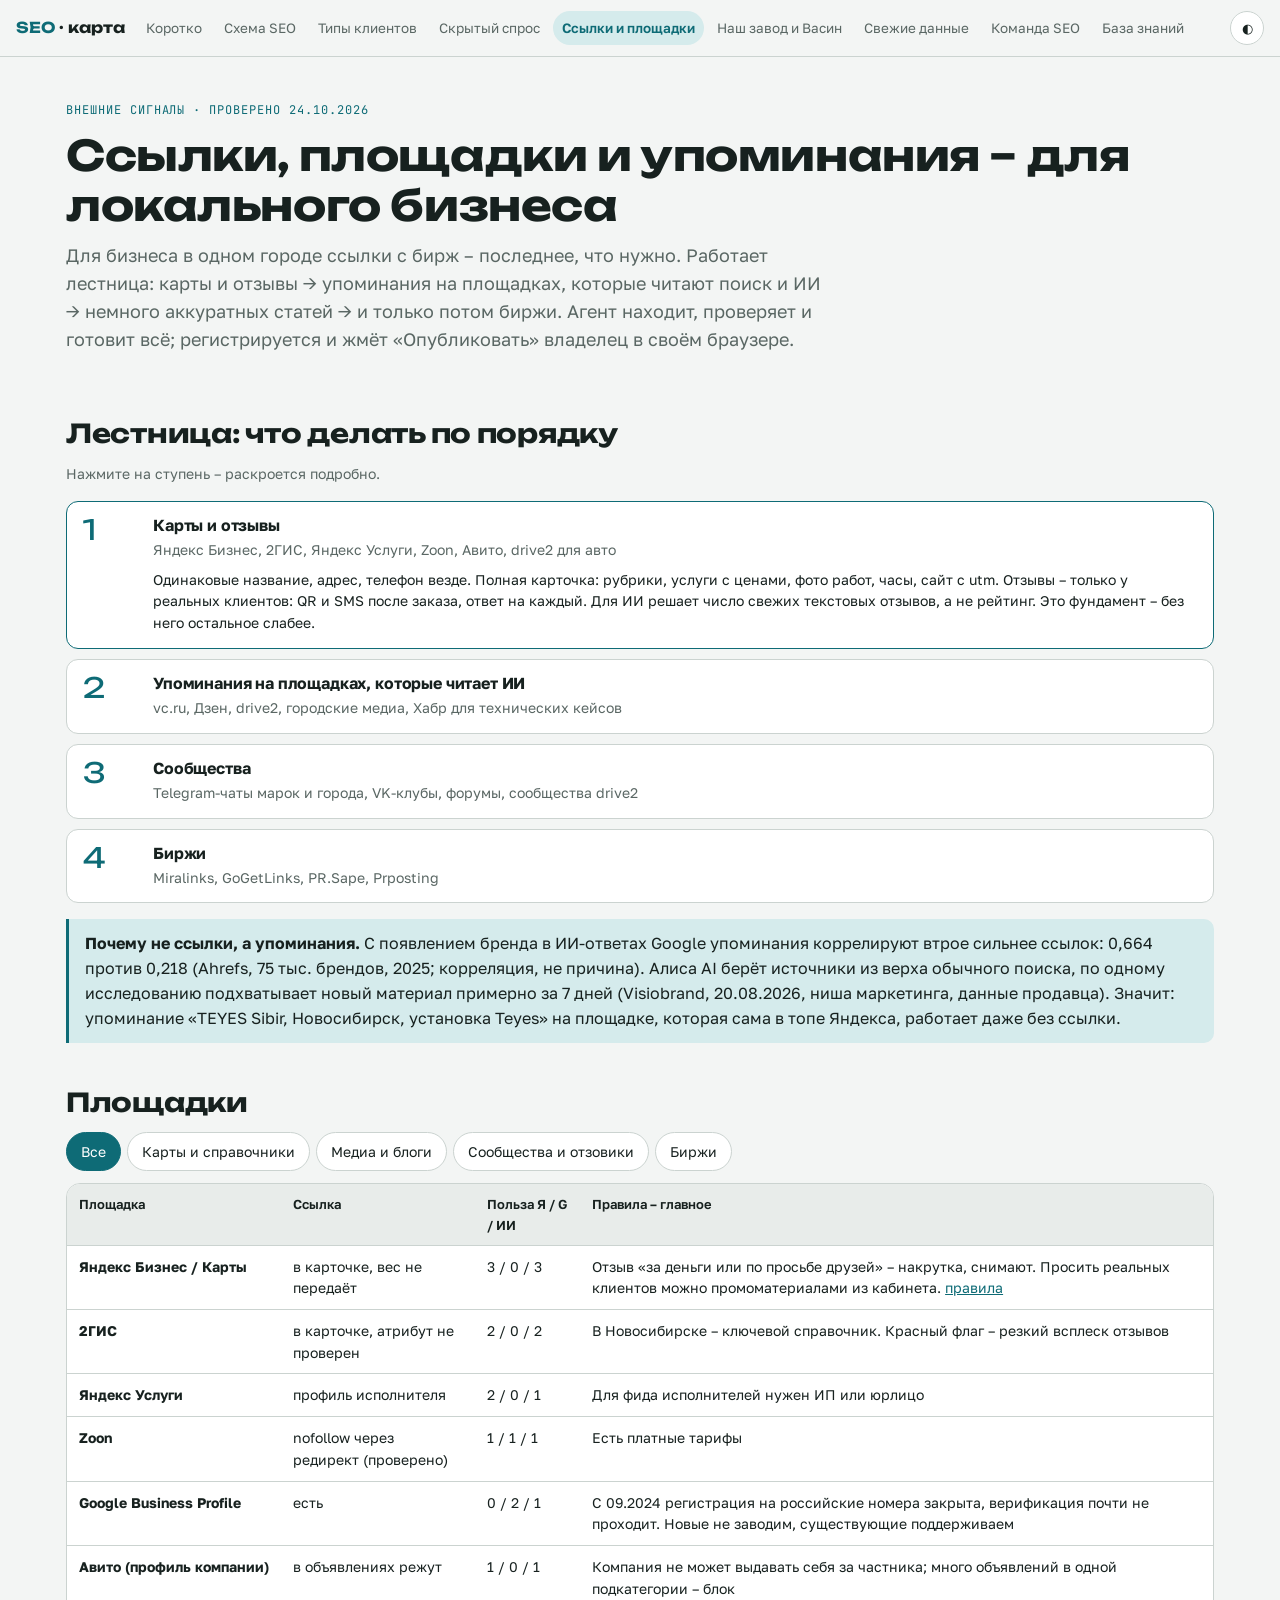
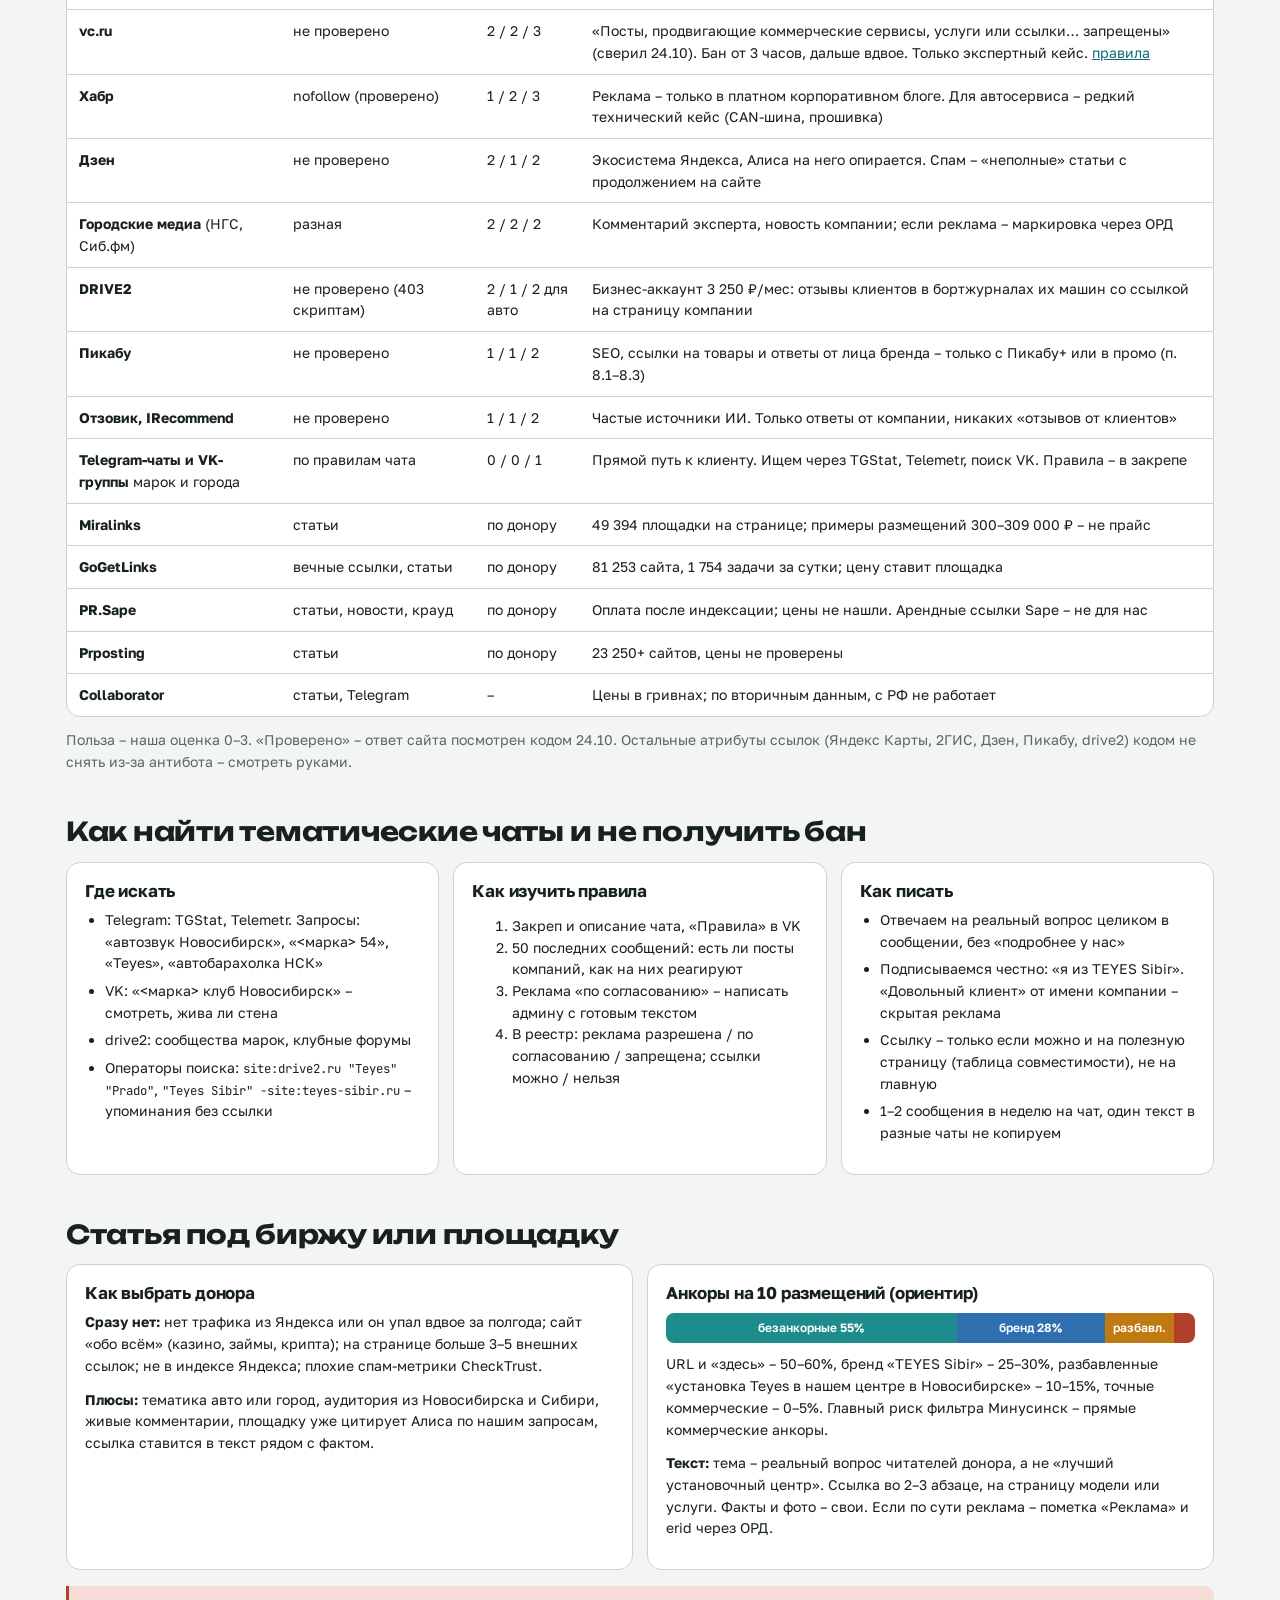
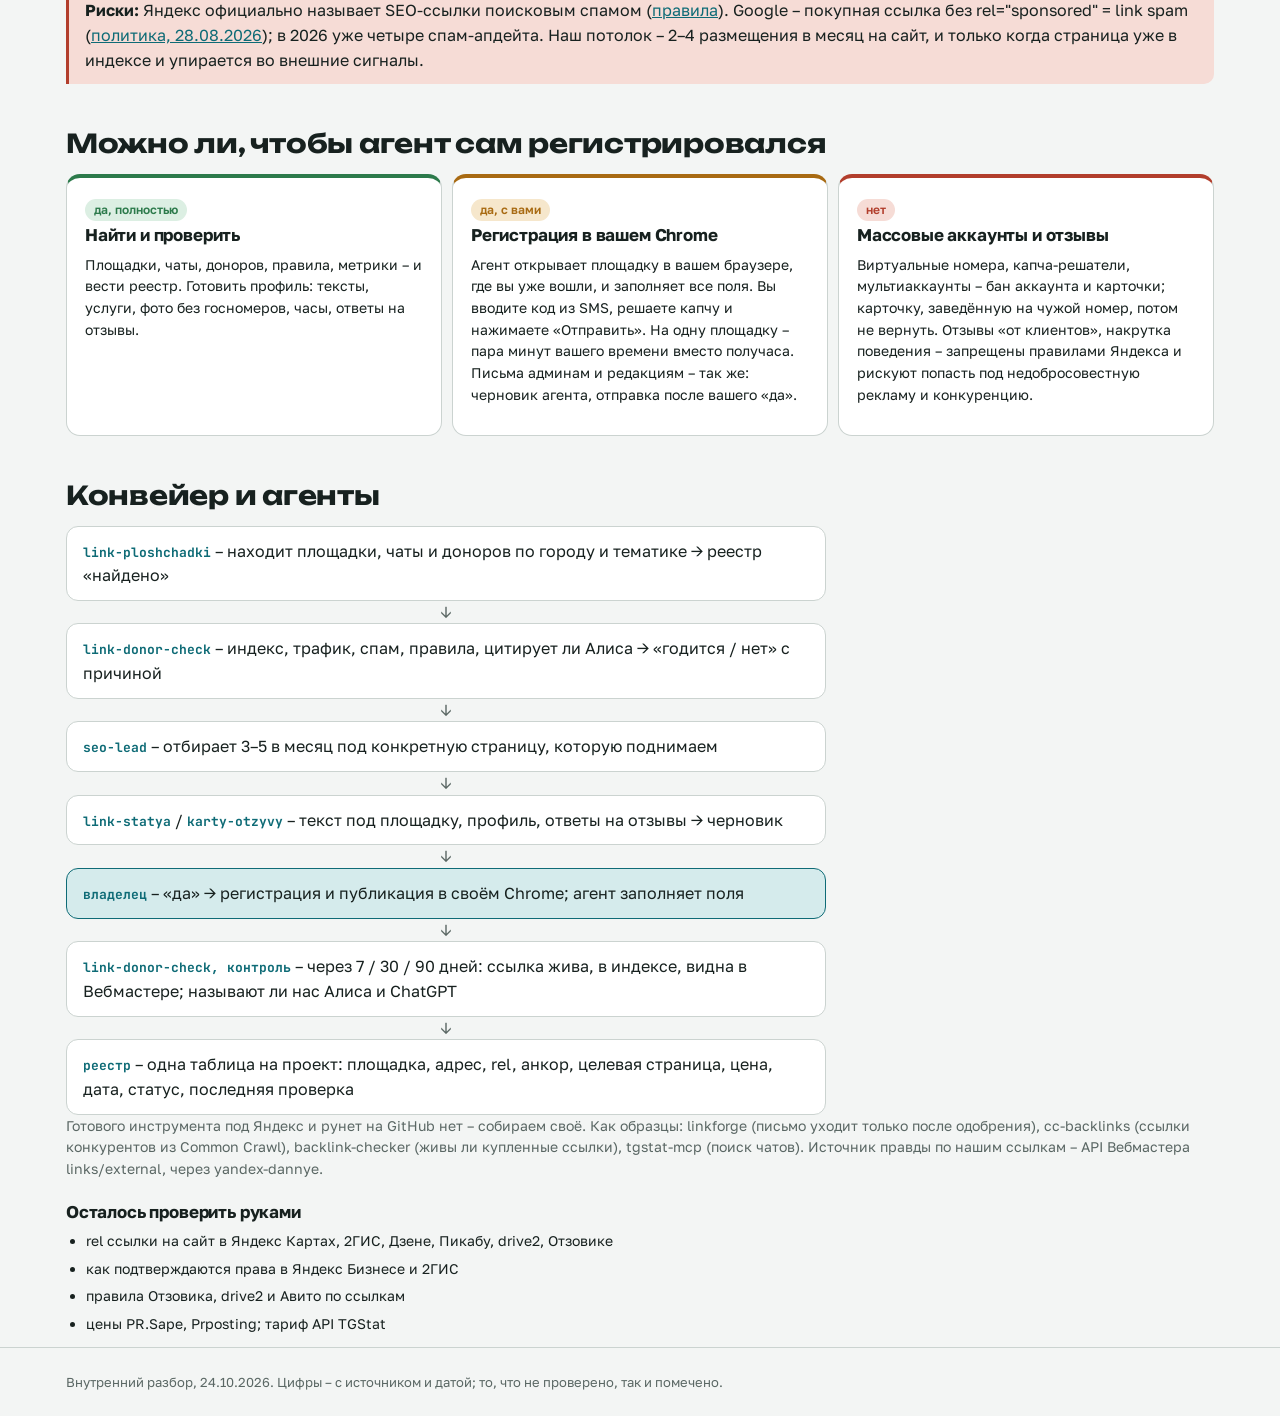
==== linkbilding/index.html @ b5c26759 "SEO-карта: интерактивная схема, типы клиентов, скрытый спрос, ссылки, заводы, свежие данные, команда" ====
<!doctype html>
<html lang="ru" data-root="../" data-page="linkbilding/">
<head>
<meta charset="utf-8">
<meta name="viewport" content="width=device-width,initial-scale=1">
<meta name="robots" content="noindex,nofollow">
<title>Ссылки и площадки</title>
<link rel="stylesheet" href="../assets/style.css">
<style>
.ladder{display:grid;gap:10px;margin:16px 0}
.step{display:grid;grid-template-columns:56px 1fr;gap:14px;background:var(--surface);border:1px solid var(--line);border-radius:12px;padding:14px 16px;cursor:pointer}
.step .lv{font-family:var(--f-display);font-size:28px;color:var(--accent);line-height:1}
.step h3{margin:0 0 4px;font-size:16px}
.step .more{display:none;font-size:14px;margin-top:8px}
.step.open{border-color:var(--accent)} .step.open .more{display:block}
.fl{display:flex;flex-wrap:wrap;gap:6px;margin:10px 0}
tr[hidden]{display:none}
.can{display:grid;gap:10px;grid-template-columns:repeat(auto-fit,minmax(260px,1fr))}
.can .card{border-top:4px solid var(--line)}
.can .ok{border-top-color:var(--ok)} .can .part{border-top-color:var(--part)} .can .bad{border-top-color:var(--bad)}
.pipe{display:flex;flex-direction:column;gap:0;max-width:760px}
.pipe .p{background:var(--surface);border:1px solid var(--line);border-radius:12px;padding:12px 16px}
.pipe .p.own{background:var(--accent-soft);border-color:var(--accent)}
.pipe .p b{font-family:var(--f-mono);font-size:13px;color:var(--accent)}
.pipe .a{text-align:center;color:var(--muted);line-height:1.4}
.anc{display:flex;height:30px;border-radius:8px;overflow:hidden;margin:10px 0;font-size:12px;font-weight:600;color:#fff}
.anc div{display:flex;align-items:center;justify-content:center;white-space:nowrap;overflow:hidden}
</style>
</head>
<body>
<main class="wrap">
<header class="hero">
  <div class="kicker">Внешние сигналы · проверено 24.10.2026</div>
  <h1>Ссылки, площадки и упоминания – для локального бизнеса</h1>
  <p class="lead">Для бизнеса в одном городе ссылки с бирж – последнее, что нужно. Работает лестница: карты и отзывы → упоминания на площадках, которые читают поиск и ИИ → немного аккуратных статей → и только потом биржи. Агент находит, проверяет и готовит всё; регистрируется и жмёт «Опубликовать» владелец в своём браузере.</p>
</header>

<h2>Лестница: что делать по порядку</h2>
<p class="muted small">Нажмите на ступень – раскроется подробно.</p>
<div class="ladder" id="ladder"></div>

<div class="note"><b>Почему не ссылки, а упоминания.</b> С появлением бренда в ИИ-ответах Google упоминания коррелируют втрое сильнее ссылок: 0,664 против 0,218 (Ahrefs, 75 тыс. брендов, 2025; корреляция, не причина). Алиса AI берёт источники из верха обычного поиска, по одному исследованию подхватывает новый материал примерно за 7 дней (Visiobrand, 20.08.2026, ниша маркетинга, данные продавца). Значит: упоминание «TEYES Sibir, Новосибирск, установка Teyes» на площадке, которая сама в топе Яндекса, работает даже без ссылки.</div>

<h2>Площадки</h2>
<div class="fl" id="pf">
  <button class="chip" aria-pressed="true" data-f="all">Все</button>
  <button class="chip" aria-pressed="false" data-f="map">Карты и справочники</button>
  <button class="chip" aria-pressed="false" data-f="media">Медиа и блоги</button>
  <button class="chip" aria-pressed="false" data-f="ugc">Сообщества и отзовики</button>
  <button class="chip" aria-pressed="false" data-f="ex">Биржи</button>
</div>
<div class="tbl"><table id="pt">
<tr><th>Площадка</th><th>Ссылка</th><th>Польза Я / G / ИИ</th><th>Правила – главное</th></tr>
<tr data-f="map"><td><b>Яндекс Бизнес / Карты</b></td><td>в карточке, вес не передаёт</td><td>3 / 0 / 3</td><td>Отзыв «за деньги или по просьбе друзей» – накрутка, снимают. Просить реальных клиентов можно промоматериалами из кабинета. <a href="https://yandex.ru/support/reviews/ru/rules" target="_blank" rel="noopener">правила</a></td></tr>
<tr data-f="map"><td><b>2ГИС</b></td><td>в карточке, атрибут не проверен</td><td>2 / 0 / 2</td><td>В Новосибирске – ключевой справочник. Красный флаг – резкий всплеск отзывов</td></tr>
<tr data-f="map"><td><b>Яндекс Услуги</b></td><td>профиль исполнителя</td><td>2 / 0 / 1</td><td>Для фида исполнителей нужен ИП или юрлицо</td></tr>
<tr data-f="map"><td><b>Zoon</b></td><td>nofollow через редирект (проверено)</td><td>1 / 1 / 1</td><td>Есть платные тарифы</td></tr>
<tr data-f="map"><td><b>Google Business Profile</b></td><td>есть</td><td>0 / 2 / 1</td><td>С 09.2024 регистрация на российские номера закрыта, верификация почти не проходит. Новые не заводим, существующие поддерживаем</td></tr>
<tr data-f="map"><td><b>Авито (профиль компании)</b></td><td>в объявлениях режут</td><td>1 / 0 / 1</td><td>Компания не может выдавать себя за частника; много объявлений в одной подкатегории – блок</td></tr>
<tr data-f="media"><td><b>vc.ru</b></td><td>не проверено</td><td>2 / 2 / 3</td><td>«Посты, продвигающие коммерческие сервисы, услуги или ссылки… запрещены» (сверил 24.10). Бан от 3 часов, дальше вдвое. Только экспертный кейс. <a href="https://vc.ru/rules" target="_blank" rel="noopener">правила</a></td></tr>
<tr data-f="media"><td><b>Хабр</b></td><td>nofollow (проверено)</td><td>1 / 2 / 3</td><td>Реклама – только в платном корпоративном блоге. Для автосервиса – редкий технический кейс (CAN-шина, прошивка)</td></tr>
<tr data-f="media"><td><b>Дзен</b></td><td>не проверено</td><td>2 / 1 / 2</td><td>Экосистема Яндекса, Алиса на него опирается. Спам – «неполные» статьи с продолжением на сайте</td></tr>
<tr data-f="media"><td><b>Городские медиа</b> (НГС, Сиб.фм)</td><td>разная</td><td>2 / 2 / 2</td><td>Комментарий эксперта, новость компании; если реклама – маркировка через ОРД</td></tr>
<tr data-f="ugc"><td><b>DRIVE2</b></td><td>не проверено (403 скриптам)</td><td>2 / 1 / 2 для авто</td><td>Бизнес-аккаунт 3 250 ₽/мес: отзывы клиентов в бортжурналах их машин со ссылкой на страницу компании</td></tr>
<tr data-f="ugc"><td><b>Пикабу</b></td><td>не проверено</td><td>1 / 1 / 2</td><td>SEO, ссылки на товары и ответы от лица бренда – только с Пикабу+ или в промо (п. 8.1–8.3)</td></tr>
<tr data-f="ugc"><td><b>Отзовик, IRecommend</b></td><td>не проверено</td><td>1 / 1 / 2</td><td>Частые источники ИИ. Только ответы от компании, никаких «отзывов от клиентов»</td></tr>
<tr data-f="ugc"><td><b>Telegram-чаты и VK-группы</b> марок и города</td><td>по правилам чата</td><td>0 / 0 / 1</td><td>Прямой путь к клиенту. Ищем через TGStat, Telemetr, поиск VK. Правила – в закрепе</td></tr>
<tr data-f="ex"><td><b>Miralinks</b></td><td>статьи</td><td>по донору</td><td>49 394 площадки на странице; примеры размещений 300–309 000 ₽ – не прайс</td></tr>
<tr data-f="ex"><td><b>GoGetLinks</b></td><td>вечные ссылки, статьи</td><td>по донору</td><td>81 253 сайта, 1 754 задачи за сутки; цену ставит площадка</td></tr>
<tr data-f="ex"><td><b>PR.Sape</b></td><td>статьи, новости, крауд</td><td>по донору</td><td>Оплата после индексации; цены не нашли. Арендные ссылки Sape – не для нас</td></tr>
<tr data-f="ex"><td><b>Prposting</b></td><td>статьи</td><td>по донору</td><td>23 250+ сайтов, цены не проверены</td></tr>
<tr data-f="ex"><td><b>Collaborator</b></td><td>статьи, Telegram</td><td>–</td><td>Цены в гривнах; по вторичным данным, с РФ не работает</td></tr>
</table></div>
<p class="small muted">Польза – наша оценка 0–3. «Проверено» – ответ сайта посмотрен кодом 24.10. Остальные атрибуты ссылок (Яндекс Карты, 2ГИС, Дзен, Пикабу, drive2) кодом не снять из-за антибота – смотреть руками.</p>

<h2>Как найти тематические чаты и не получить бан</h2>
<div class="grid g3">
  <div class="card"><h3>Где искать</h3><ul class="clean small">
    <li>Telegram: TGStat, Telemetr. Запросы: «автозвук Новосибирск», «&lt;марка&gt; 54», «Teyes», «автобарахолка НСК»</li>
    <li>VK: «&lt;марка&gt; клуб Новосибирск» – смотреть, жива ли стена</li>
    <li>drive2: сообщества марок, клубные форумы</li>
    <li>Операторы поиска: <code>site:drive2.ru "Teyes" "Prado"</code>, <code>"Teyes Sibir" -site:teyes-sibir.ru</code> – упоминания без ссылки</li>
  </ul></div>
  <div class="card"><h3>Как изучить правила</h3><ol class="clean small">
    <li>Закреп и описание чата, «Правила» в VK</li>
    <li>50 последних сообщений: есть ли посты компаний, как на них реагируют</li>
    <li>Реклама «по согласованию» – написать админу с готовым текстом</li>
    <li>В реестр: реклама разрешена / по согласованию / запрещена; ссылки можно / нельзя</li>
  </ol></div>
  <div class="card"><h3>Как писать</h3><ul class="clean small">
    <li>Отвечаем на реальный вопрос целиком в сообщении, без «подробнее у нас»</li>
    <li>Подписываемся честно: «я из TEYES Sibir». «Довольный клиент» от имени компании – скрытая реклама</li>
    <li>Ссылку – только если можно и на полезную страницу (таблица совместимости), не на главную</li>
    <li>1–2 сообщения в неделю на чат, один текст в разные чаты не копируем</li>
  </ul></div>
</div>

<h2>Статья под биржу или площадку</h2>
<div class="grid g2">
  <div class="card"><h3>Как выбрать донора</h3><p class="small"><b>Сразу нет:</b> нет трафика из Яндекса или он упал вдвое за полгода; сайт «обо всём» (казино, займы, крипта); на странице больше 3–5 внешних ссылок; не в индексе Яндекса; плохие спам-метрики CheckTrust.</p><p class="small"><b>Плюсы:</b> тематика авто или город, аудитория из Новосибирска и Сибири, живые комментарии, площадку уже цитирует Алиса по нашим запросам, ссылка ставится в текст рядом с фактом.</p></div>
  <div class="card"><h3>Анкоры на 10 размещений (ориентир)</h3>
    <div class="anc"><div style="width:55%;background:var(--l-geo)">безанкорные 55%</div><div style="width:28%;background:var(--l-seo)">бренд 28%</div><div style="width:13%;background:var(--l-loc)">разбавл.</div><div style="width:4%;background:var(--l-conv)"></div></div>
    <p class="small">URL и «здесь» – 50–60%, бренд «TEYES Sibir» – 25–30%, разбавленные «установка Teyes в нашем центре в Новосибирске» – 10–15%, точные коммерческие – 0–5%. Главный риск фильтра Минусинск – прямые коммерческие анкоры.</p>
    <p class="small"><b>Текст:</b> тема – реальный вопрос читателей донора, а не «лучший установочный центр». Ссылка во 2–3 абзаце, на страницу модели или услуги. Факты и фото – свои. Если по сути реклама – пометка «Реклама» и erid через ОРД.</p></div>
</div>
<div class="note bad"><b>Риски:</b> Яндекс официально называет SEO-ссылки поисковым спамом (<a href="https://yandex.ru/company/rules/optimization" target="_blank" rel="noopener">правила</a>). Google – покупная ссылка без rel="sponsored" = link spam (<a href="https://developers.google.com/search/docs/essentials/spam-policies" target="_blank" rel="noopener">политика, 28.08.2026</a>); в 2026 уже четыре спам-апдейта. Наш потолок – 2–4 размещения в месяц на сайт, и только когда страница уже в индексе и упирается во внешние сигналы.</div>

<h2>Можно ли, чтобы агент сам регистрировался</h2>
<div class="can">
  <div class="card ok"><span class="tag ok">да, полностью</span><h3>Найти и проверить</h3><p class="small">Площадки, чаты, доноров, правила, метрики – и вести реестр. Готовить профиль: тексты, услуги, фото без госномеров, часы, ответы на отзывы.</p></div>
  <div class="card part"><span class="tag part">да, с вами</span><h3>Регистрация в вашем Chrome</h3><p class="small">Агент открывает площадку в вашем браузере, где вы уже вошли, и заполняет все поля. Вы вводите код из SMS, решаете капчу и нажимаете «Отправить». На одну площадку – пара минут вашего времени вместо получаса. Письма админам и редакциям – так же: черновик агента, отправка после вашего «да».</p></div>
  <div class="card bad"><span class="tag bad">нет</span><h3>Массовые аккаунты и отзывы</h3><p class="small">Виртуальные номера, капча-решатели, мультиаккаунты – бан аккаунта и карточки; карточку, заведённую на чужой номер, потом не вернуть. Отзывы «от клиентов», накрутка поведения – запрещены правилами Яндекса и рискуют попасть под недобросовестную рекламу и конкуренцию.</p></div>
</div>

<h2>Конвейер и агенты</h2>
<div class="pipe">
  <div class="p"><b>link-ploshchadki</b> – находит площадки, чаты и доноров по городу и тематике → реестр «найдено»</div><div class="a">↓</div>
  <div class="p"><b>link-donor-check</b> – индекс, трафик, спам, правила, цитирует ли Алиса → «годится / нет» с причиной</div><div class="a">↓</div>
  <div class="p"><b>seo-lead</b> – отбирает 3–5 в месяц под конкретную страницу, которую поднимаем</div><div class="a">↓</div>
  <div class="p"><b>link-statya</b> / <b>karty-otzyvy</b> – текст под площадку, профиль, ответы на отзывы → черновик</div><div class="a">↓</div>
  <div class="p own"><b>владелец</b> – «да» → регистрация и публикация в своём Chrome; агент заполняет поля</div><div class="a">↓</div>
  <div class="p"><b>link-donor-check, контроль</b> – через 7 / 30 / 90 дней: ссылка жива, в индексе, видна в Вебмастере; называют ли нас Алиса и ChatGPT</div><div class="a">↓</div>
  <div class="p"><b>реестр</b> – одна таблица на проект: площадка, адрес, rel, анкор, целевая страница, цена, дата, статус, последняя проверка</div>
</div>
<p class="small muted">Готового инструмента под Яндекс и рунет на GitHub нет – собираем своё. Как образцы: linkforge (письмо уходит только после одобрения), cc-backlinks (ссылки конкурентов из Common Crawl), backlink-checker (живы ли купленные ссылки), tgstat-mcp (поиск чатов). Источник правды по нашим ссылкам – API Вебмастера links/external, через yandex-dannye.</p>

<h3>Осталось проверить руками</h3>
<ul class="clean small"><li>rel ссылки на сайт в Яндекс Картах, 2ГИС, Дзене, Пикабу, drive2, Отзовике</li><li>как подтверждаются права в Яндекс Бизнесе и 2ГИС</li><li>правила Отзовика, drive2 и Авито по ссылкам</li><li>цены PR.Sape, Prposting; тариф API TGStat</li></ul>
</main>

<script>
const L=[
 ["Карты и отзывы","Яндекс Бизнес, 2ГИС, Яндекс Услуги, Zoon, Авито, drive2 для авто","Одинаковые название, адрес, телефон везде. Полная карточка: рубрики, услуги с ценами, фото работ, часы, сайт с utm. Отзывы – только у реальных клиентов: QR и SMS после заказа, ответ на каждый. Для ИИ решает число свежих текстовых отзывов, а не рейтинг. Это фундамент – без него остальное слабее."],
 ["Упоминания на площадках, которые читает ИИ","vc.ru, Дзен, drive2, городские медиа, Хабр для технических кейсов","1–2 экспертных материала в месяц: реальный кейс, разбор проблемы, сравнение. С упоминанием бренда и города; ссылка – как разрешают правила. Площадки, которые сами в топе Яндекса, – источник для Алисы."],
 ["Сообщества","Telegram-чаты марок и города, VK-клубы, форумы, сообщества drive2","Ответы на реальные вопросы от имени компании, по правилам чата. Даёт и прямых клиентов, и упоминания."],
 ["Биржи","Miralinks, GoGetLinks, PR.Sape, Prposting","Только когда первые три ступени сделаны, страница-цель в индексе и упирается во внешние сигналы. 2–4 размещения в месяц, донор – через проверку, анкоры – по плану."],
];
const ld=document.getElementById("ladder");
L.forEach(([h,w,m],i)=>{const d=document.createElement("div");d.className="step"+(i===0?" open":"");
 d.innerHTML=`<div class="lv">${i+1}</div><div><h3>${h}</h3><div class="small muted">${w}</div><div class="more">${m}</div></div>`;
 d.onclick=()=>d.classList.toggle("open");ld.appendChild(d);});
document.getElementById("pf").addEventListener("click",e=>{const c=e.target.closest(".chip");if(!c)return;
 document.querySelectorAll("#pf .chip").forEach(x=>x.setAttribute("aria-pressed",x===c));
 document.querySelectorAll("#pt tr[data-f]").forEach(r=>r.hidden=!(c.dataset.f==="all"||r.dataset.f===c.dataset.f));});
</script>
<script src="../assets/site.js"></script>
</body>
</html>
---- assets/style.css ----
@import url("https://fonts.googleapis.com/css2?family=Golos+Text:wght@400;500;600;700&family=Unbounded:wght@500;700&family=JetBrains+Mono:wght@400;600&display=swap");

:root{
  --bg:#F3F5F4; --surface:#FFFFFF; --sunk:#E8ECEA; --line:#CBD3D0;
  --fg:#17211F; --muted:#5A6764; --accent:#0E6B76; --accent-soft:#D5EBEC;
  --ok:#2C7A4B; --ok-bg:#DCEFE3; --part:#A86A12; --part-bg:#F6E7CC;
  --bad:#B23E2C; --bad-bg:#F6DCD6;
  --l-seo:#2F6FB0; --l-aeo:#7B4BB8; --l-geo:#1E8C8C; --l-loc:#C07A12; --l-conv:#B23E2C; --l-ext:#5D6B78;
  --f-display:"Unbounded","Golos Text",system-ui,sans-serif;
  --f-body:"Golos Text",system-ui,-apple-system,"Segoe UI",sans-serif;
  --f-mono:"JetBrains Mono",ui-monospace,"SF Mono",Menlo,monospace;
  --r:14px; --max:1180px; color-scheme:light;
}
@media (prefers-color-scheme: dark){:root:not([data-theme="light"]){
  --bg:#101615; --surface:#172020; --sunk:#1E2928; --line:#2F3D3B;
  --fg:#E2E8E6; --muted:#97A5A2; --accent:#5BB8C3; --accent-soft:#183739;
  --ok:#6CC28E; --ok-bg:#183326; --part:#E0A64A; --part-bg:#3A2C14; --bad:#EE826F; --bad-bg:#3D1F1A;
  --l-seo:#6FA8E8; --l-aeo:#B592EA; --l-geo:#5CC8C8; --l-loc:#EBB25A; --l-conv:#EE826F; --l-ext:#9AA8B5; color-scheme:dark}}
:root[data-theme="dark"]{
  --bg:#101615; --surface:#172020; --sunk:#1E2928; --line:#2F3D3B;
  --fg:#E2E8E6; --muted:#97A5A2; --accent:#5BB8C3; --accent-soft:#183739;
  --ok:#6CC28E; --ok-bg:#183326; --part:#E0A64A; --part-bg:#3A2C14; --bad:#EE826F; --bad-bg:#3D1F1A;
  --l-seo:#6FA8E8; --l-aeo:#B592EA; --l-geo:#5CC8C8; --l-loc:#EBB25A; --l-conv:#EE826F; --l-ext:#9AA8B5; color-scheme:dark}

*{box-sizing:border-box}
html{-webkit-text-size-adjust:100%}
body{margin:0;background:var(--bg);color:var(--fg);font:16px/1.55 var(--f-body);overflow-x:hidden}
a{color:var(--accent)}
h1,h2,h3{font-family:var(--f-display);font-weight:700;line-height:1.2;letter-spacing:-.01em}
h1{font-size:clamp(26px,4.5vw,42px);margin:0 0 12px}
h2{font-size:clamp(20px,3vw,26px);margin:44px 0 14px}
h3{font-size:17px;margin:22px 0 8px;font-family:var(--f-body)}
p{margin:0 0 12px}
code,.mono{font-family:var(--f-mono);font-size:.88em}
.wrap{max-width:var(--max);margin:0 auto;padding:0 16px}
.lead{font-size:18px;color:var(--muted);max-width:760px}
.muted{color:var(--muted)}
.small{font-size:14px}

/* навигация */
.top{position:sticky;top:0;z-index:20;background:color-mix(in srgb,var(--bg) 88%,transparent);backdrop-filter:blur(10px);border-bottom:1px solid var(--line)}
.top .wrap{display:flex;align-items:center;gap:12px;min-height:56px;max-width:1440px}
.brand{font-family:var(--f-display);font-weight:700;font-size:15px;color:var(--fg);text-decoration:none;white-space:nowrap}
.brand b{color:var(--accent)}
.nav{display:flex;gap:4px;overflow-x:auto;scrollbar-width:none;flex:1}
.nav::-webkit-scrollbar{display:none}
.nav a{white-space:nowrap;text-decoration:none;color:var(--muted);font-size:13.5px;padding:7px 9px;border-radius:999px}
.nav a:hover{color:var(--fg);background:var(--sunk)}
.nav a[aria-current]{color:var(--accent);background:var(--accent-soft);font-weight:600}
.theme{border:1px solid var(--line);background:var(--surface);color:var(--fg);border-radius:999px;width:34px;height:34px;cursor:pointer;flex:none}

header.hero{padding:44px 0 8px}
.kicker{font-family:var(--f-mono);font-size:12px;letter-spacing:.08em;text-transform:uppercase;color:var(--accent);margin-bottom:10px}
main{padding-bottom:80px}
footer{border-top:1px solid var(--line);padding:24px 0;color:var(--muted);font-size:13px}

/* блоки */
.grid{display:grid;gap:14px}
.g2{grid-template-columns:repeat(auto-fit,minmax(280px,1fr))}
.g3{grid-template-columns:repeat(auto-fit,minmax(240px,1fr))}
.card{background:var(--surface);border:1px solid var(--line);border-radius:var(--r);padding:18px}
.card h3{margin-top:0}
a.card{text-decoration:none;color:inherit;display:block;transition:border-color .15s,transform .15s}
a.card:hover{border-color:var(--accent);transform:translateY(-2px)}
.card .go{color:var(--accent);font-weight:600;font-size:14px}
.tag{display:inline-block;font-size:12px;font-weight:600;padding:2px 9px;border-radius:999px;background:var(--sunk);color:var(--muted);margin:0 4px 4px 0}
.tag.ok{background:var(--ok-bg);color:var(--ok)}
.tag.part{background:var(--part-bg);color:var(--part)}
.tag.bad{background:var(--bad-bg);color:var(--bad)}
.tag.acc{background:var(--accent-soft);color:var(--accent)}
.note{border-left:3px solid var(--accent);background:var(--accent-soft);padding:12px 16px;border-radius:0 10px 10px 0;margin:16px 0}
.note.warn{border-color:var(--part);background:var(--part-bg)}
.note.bad{border-color:var(--bad);background:var(--bad-bg)}
ul.clean{padding-left:20px;margin:0 0 12px} ul.clean li{margin-bottom:6px}
.num{font-family:var(--f-display);font-size:30px;color:var(--accent);line-height:1}

/* таблицы */
.tbl{overflow-x:auto;border:1px solid var(--line);border-radius:var(--r);background:var(--surface);margin:12px 0}
table{border-collapse:collapse;width:100%;font-size:14px;min-width:620px}
th,td{padding:10px 12px;border-bottom:1px solid var(--line);text-align:left;vertical-align:top}
th{background:var(--sunk);font-weight:600;font-size:13px;position:sticky;top:0}
tr:last-child td{border-bottom:0}

/* табы и раскрывашки */
.tabs{display:flex;gap:6px;flex-wrap:wrap;margin:14px 0}
.tabs button,.chip{font:inherit;font-size:14px;border:1px solid var(--line);background:var(--surface);color:var(--fg);padding:8px 14px;border-radius:999px;cursor:pointer}
.tabs button[aria-selected="true"],.chip[aria-pressed="true"]{background:var(--accent);border-color:var(--accent);color:#fff}
.panel[hidden]{display:none}
details{background:var(--surface);border:1px solid var(--line);border-radius:12px;padding:0 16px;margin:8px 0}
details summary{cursor:pointer;padding:14px 0;font-weight:600;list-style:none}
details summary::-webkit-details-marker{display:none}
details summary::before{content:"+ ";color:var(--accent);font-family:var(--f-mono)}
details[open] summary::before{content:"– "}
details > div{padding-bottom:14px}

.btn{font:inherit;font-weight:600;border:0;background:var(--accent);color:#fff;padding:11px 18px;border-radius:10px;cursor:pointer;text-decoration:none;display:inline-block}
.btn.ghost{background:transparent;color:var(--accent);border:1px solid var(--accent)}

@media (max-width:640px){
  body{font-size:15px}
  .brand span{display:none}
  header.hero{padding-top:28px}
}
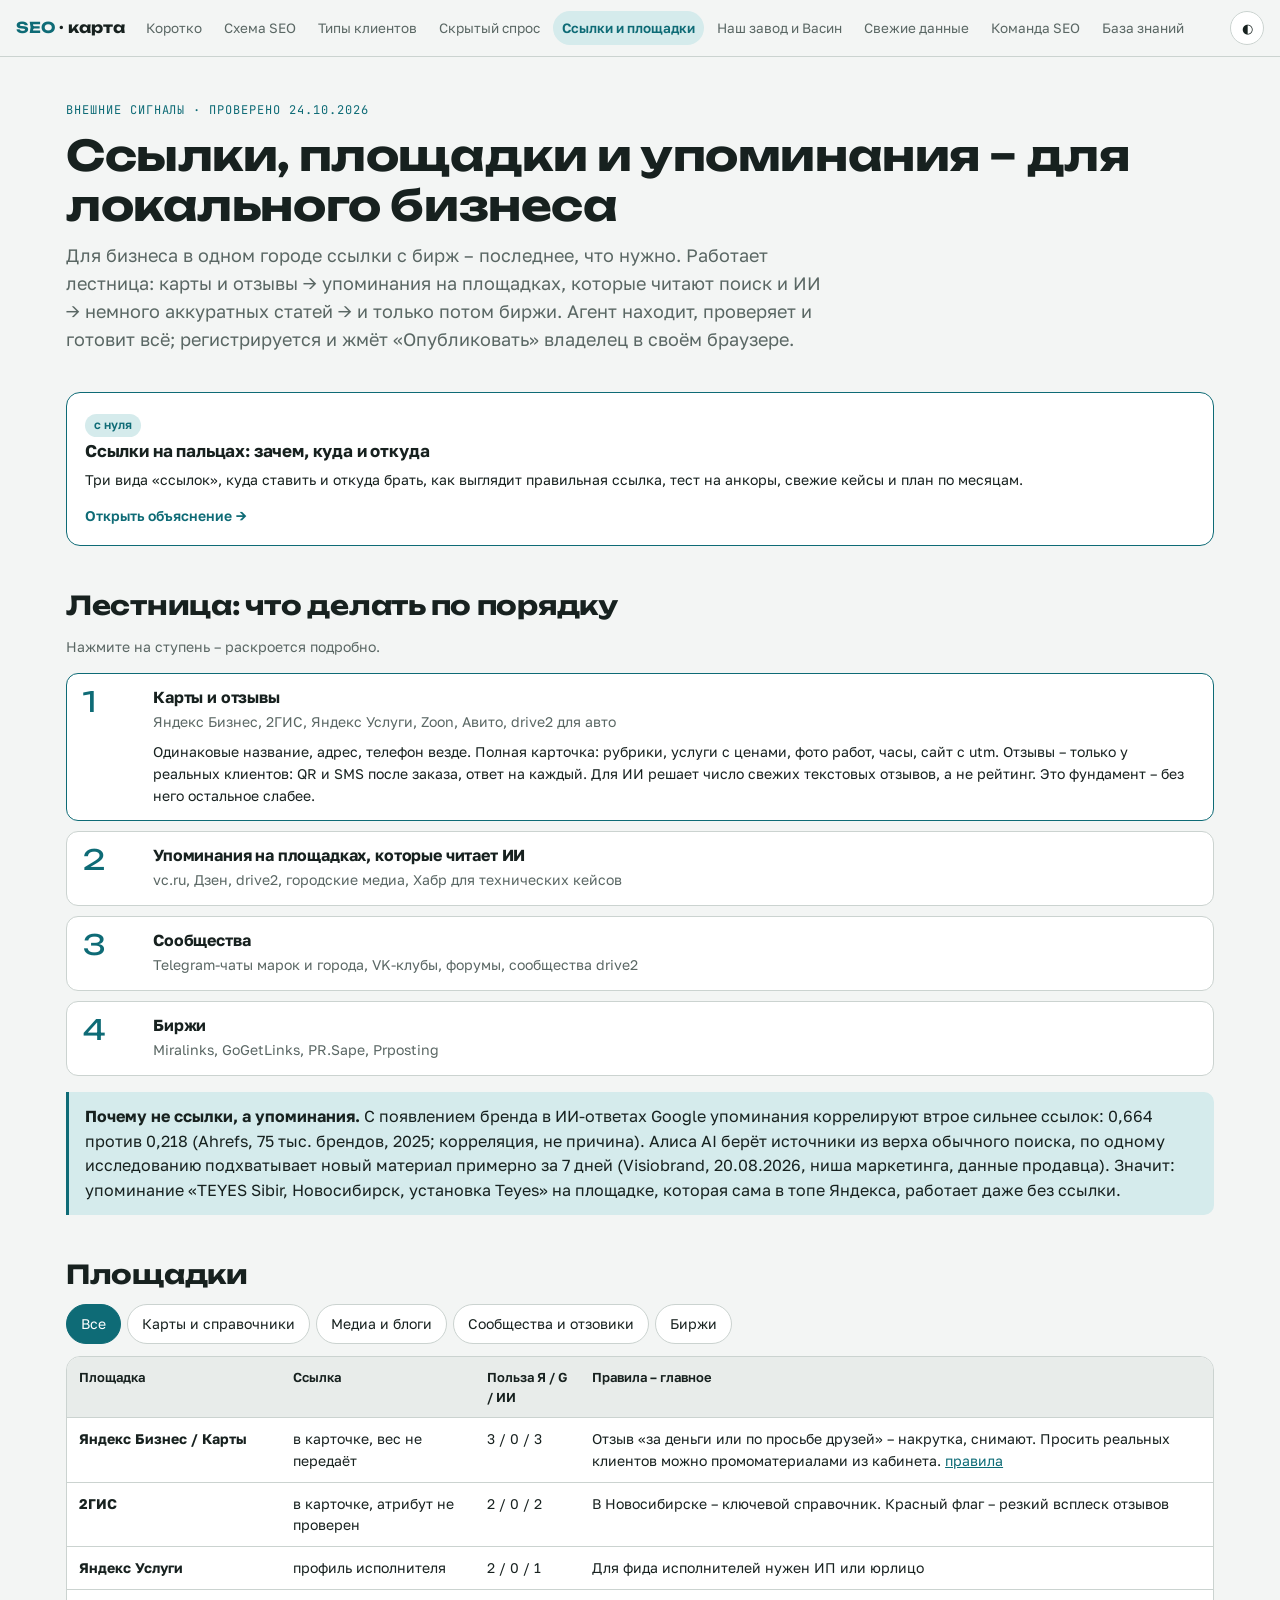
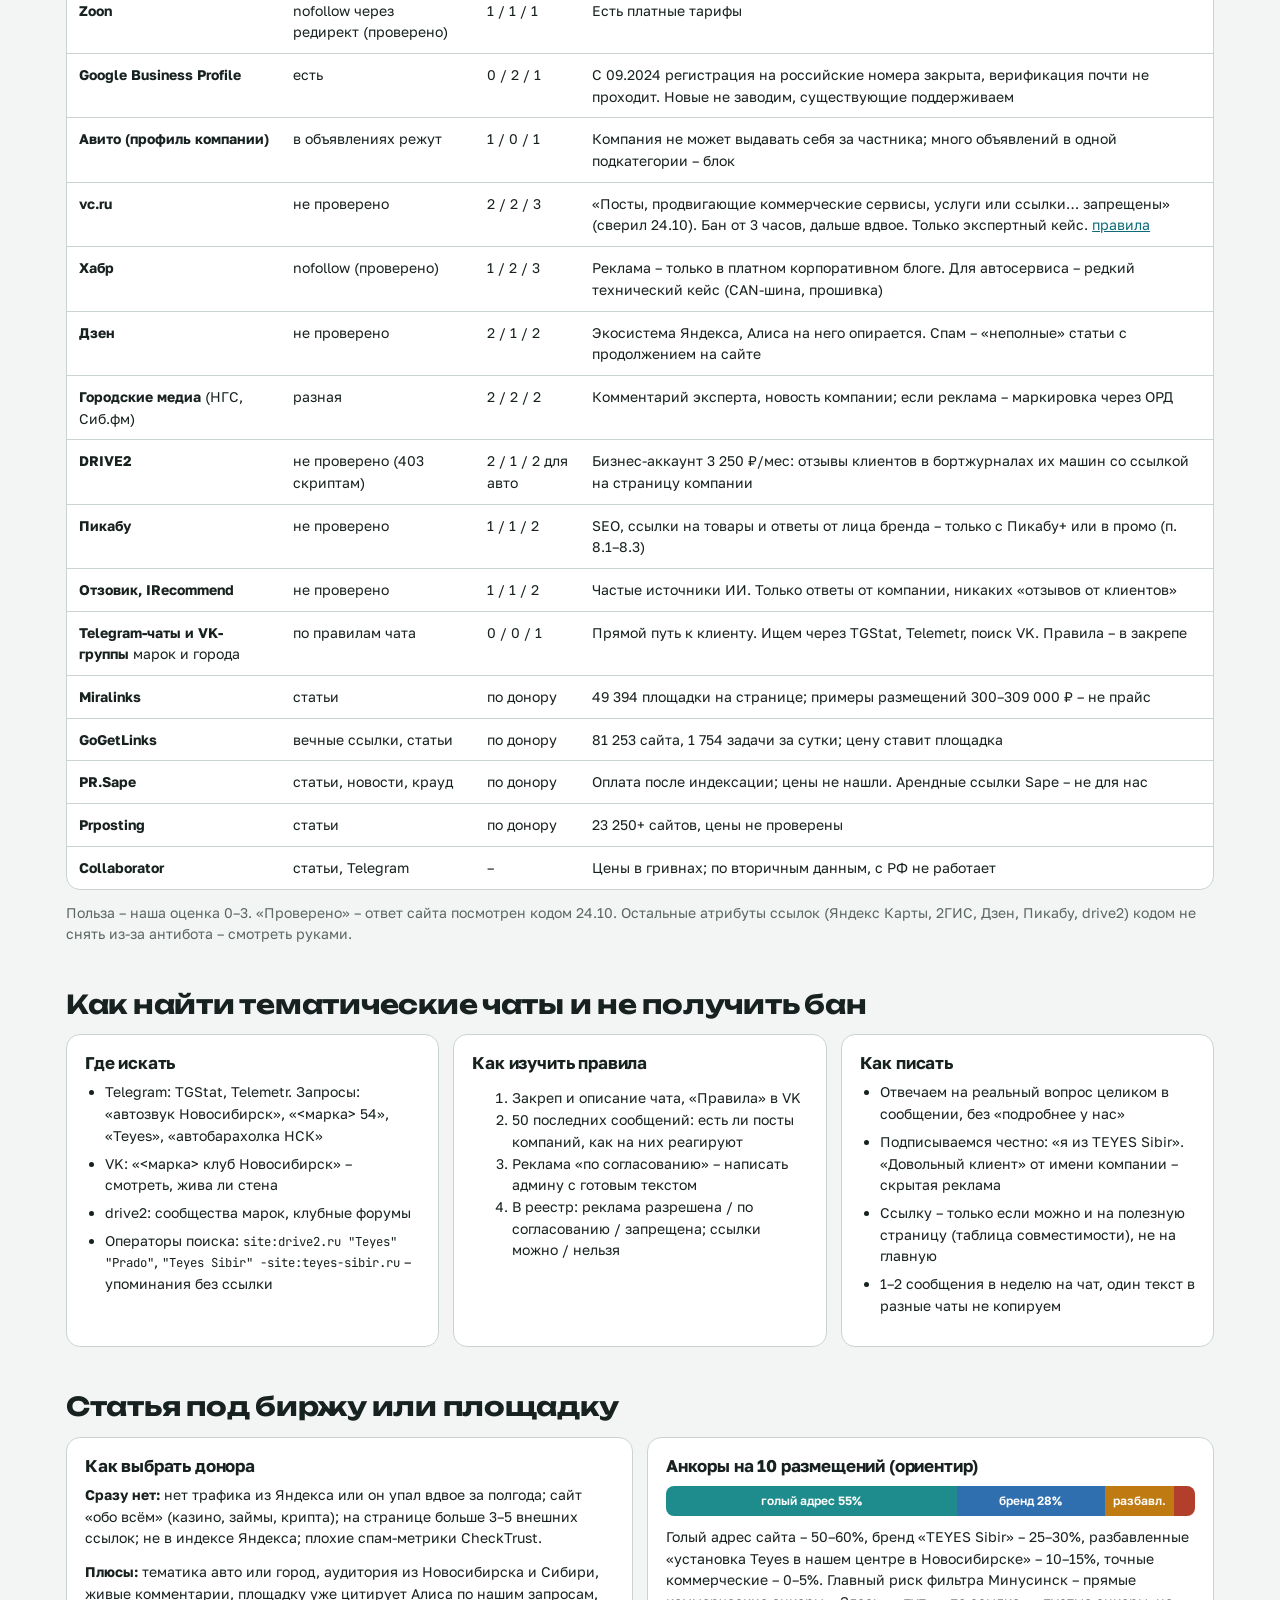
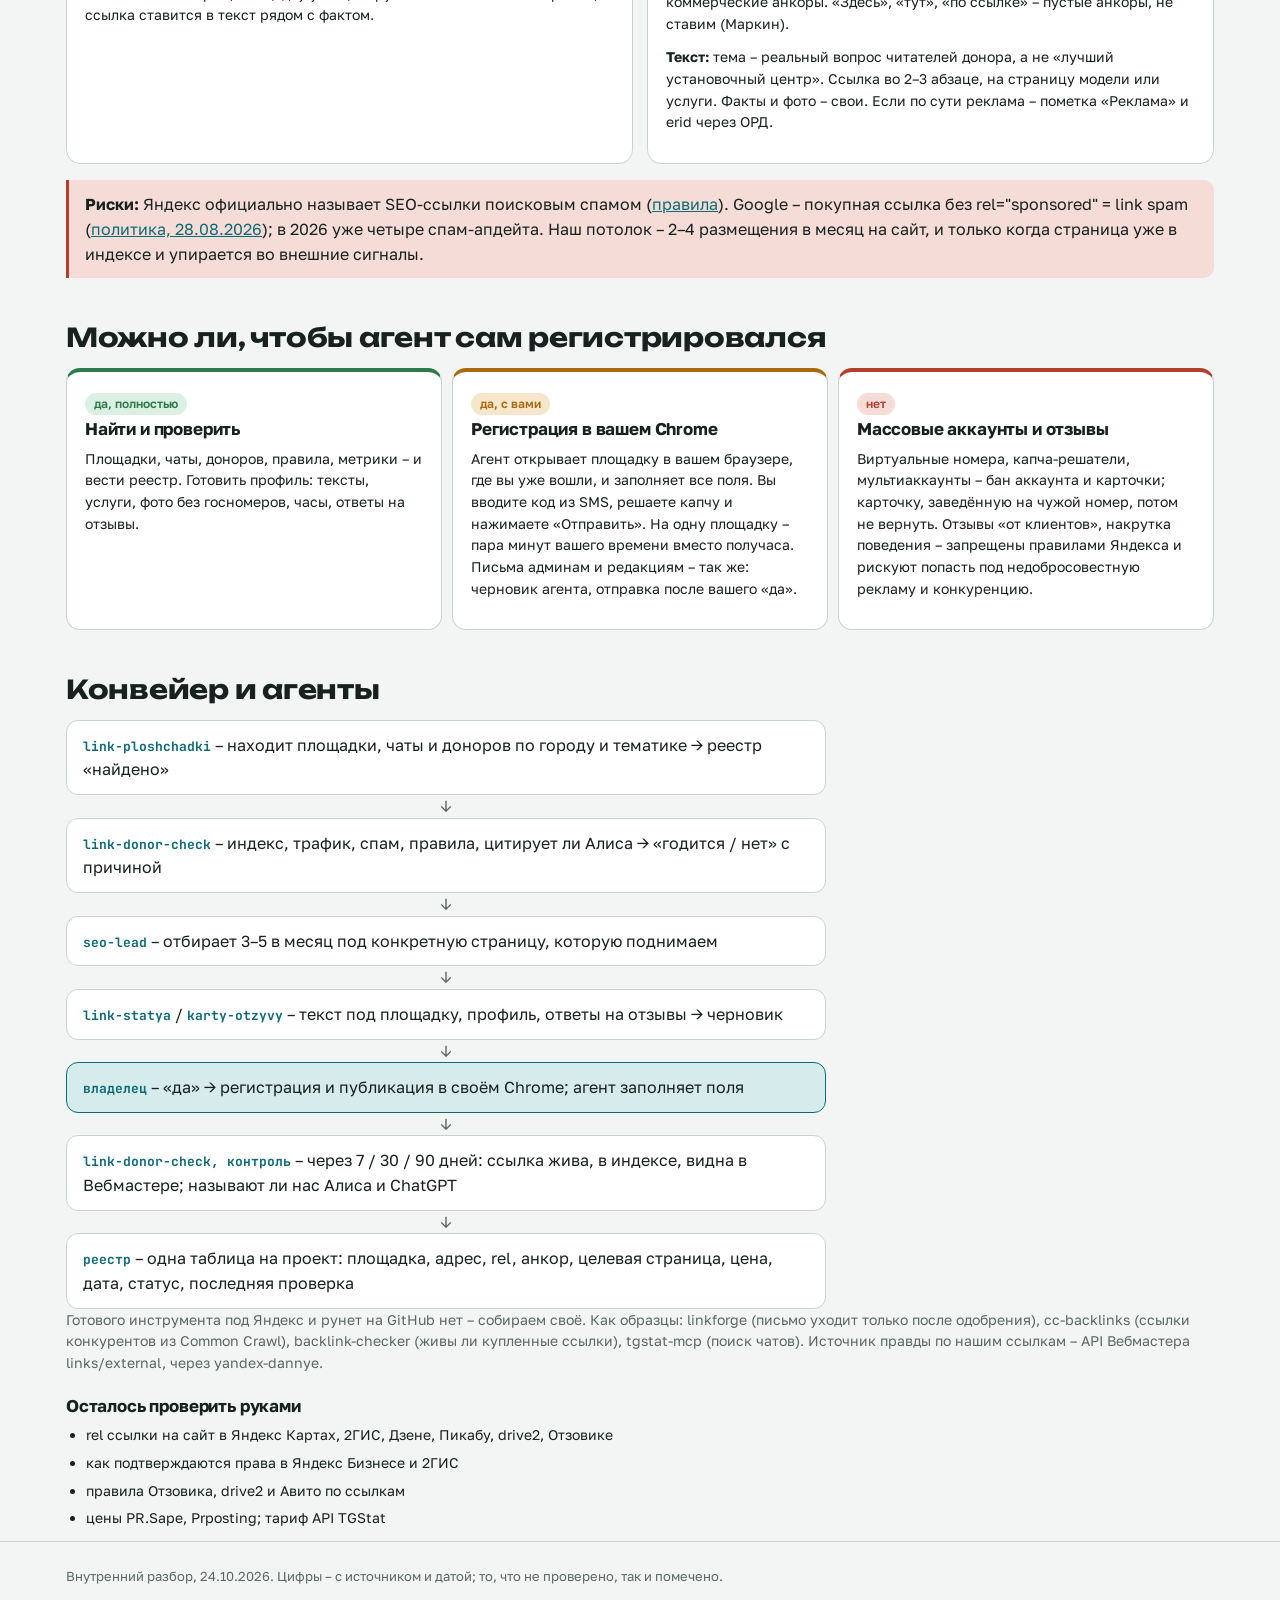
==== commit 1491cd5e: "Ссылки на пальцах: зачем, куда, откуда, анкоры, кейсы 2025–2026, план; поправка про пустые анкоры Co" ====
--- a/linkbilding/index.html
+++ b/linkbilding/index.html
@@ -35,6 +35,7 @@
   <p class="lead">Для бизнеса в одном городе ссылки с бирж – последнее, что нужно. Работает лестница: карты и отзывы → упоминания на площадках, которые читают поиск и ИИ → немного аккуратных статей → и только потом биржи. Агент находит, проверяет и готовит всё; регистрируется и жмёт «Опубликовать» владелец в своём браузере.</p>
 </header>
 
+<a class="card" href="prosto/" style="margin:18px 0;border-color:var(--accent)"><span class="tag acc">с нуля</span><h3>Ссылки на пальцах: зачем, куда и откуда</h3><p class="small">Три вида «ссылок», куда ставить и откуда брать, как выглядит правильная ссылка, тест на анкоры, свежие кейсы и план по месяцам.</p><span class="go">Открыть объяснение →</span></a>
 <h2>Лестница: что делать по порядку</h2>
 <p class="muted small">Нажмите на ступень – раскроется подробно.</p>
 <div class="ladder" id="ladder"></div>
@@ -99,8 +100,8 @@
 <div class="grid g2">
   <div class="card"><h3>Как выбрать донора</h3><p class="small"><b>Сразу нет:</b> нет трафика из Яндекса или он упал вдвое за полгода; сайт «обо всём» (казино, займы, крипта); на странице больше 3–5 внешних ссылок; не в индексе Яндекса; плохие спам-метрики CheckTrust.</p><p class="small"><b>Плюсы:</b> тематика авто или город, аудитория из Новосибирска и Сибири, живые комментарии, площадку уже цитирует Алиса по нашим запросам, ссылка ставится в текст рядом с фактом.</p></div>
   <div class="card"><h3>Анкоры на 10 размещений (ориентир)</h3>
-    <div class="anc"><div style="width:55%;background:var(--l-geo)">безанкорные 55%</div><div style="width:28%;background:var(--l-seo)">бренд 28%</div><div style="width:13%;background:var(--l-loc)">разбавл.</div><div style="width:4%;background:var(--l-conv)"></div></div>
-    <p class="small">URL и «здесь» – 50–60%, бренд «TEYES Sibir» – 25–30%, разбавленные «установка Teyes в нашем центре в Новосибирске» – 10–15%, точные коммерческие – 0–5%. Главный риск фильтра Минусинск – прямые коммерческие анкоры.</p>
+    <div class="anc"><div style="width:55%;background:var(--l-geo)">голый адрес 55%</div><div style="width:28%;background:var(--l-seo)">бренд 28%</div><div style="width:13%;background:var(--l-loc)">разбавл.</div><div style="width:4%;background:var(--l-conv)"></div></div>
+    <p class="small">Голый адрес сайта – 50–60%, бренд «TEYES Sibir» – 25–30%, разбавленные «установка Teyes в нашем центре в Новосибирске» – 10–15%, точные коммерческие – 0–5%. Главный риск фильтра Минусинск – прямые коммерческие анкоры. «Здесь», «тут», «по ссылке» – пустые анкоры, не ставим (Маркин).</p>
     <p class="small"><b>Текст:</b> тема – реальный вопрос читателей донора, а не «лучший установочный центр». Ссылка во 2–3 абзаце, на страницу модели или услуги. Факты и фото – свои. Если по сути реклама – пометка «Реклама» и erid через ОРД.</p></div>
 </div>
 <div class="note bad"><b>Риски:</b> Яндекс официально называет SEO-ссылки поисковым спамом (<a href="https://yandex.ru/company/rules/optimization" target="_blank" rel="noopener">правила</a>). Google – покупная ссылка без rel="sponsored" = link spam (<a href="https://developers.google.com/search/docs/essentials/spam-policies" target="_blank" rel="noopener">политика, 28.08.2026</a>); в 2026 уже четыре спам-апдейта. Наш потолок – 2–4 размещения в месяц на сайт, и только когда страница уже в индексе и упирается во внешние сигналы.</div>
